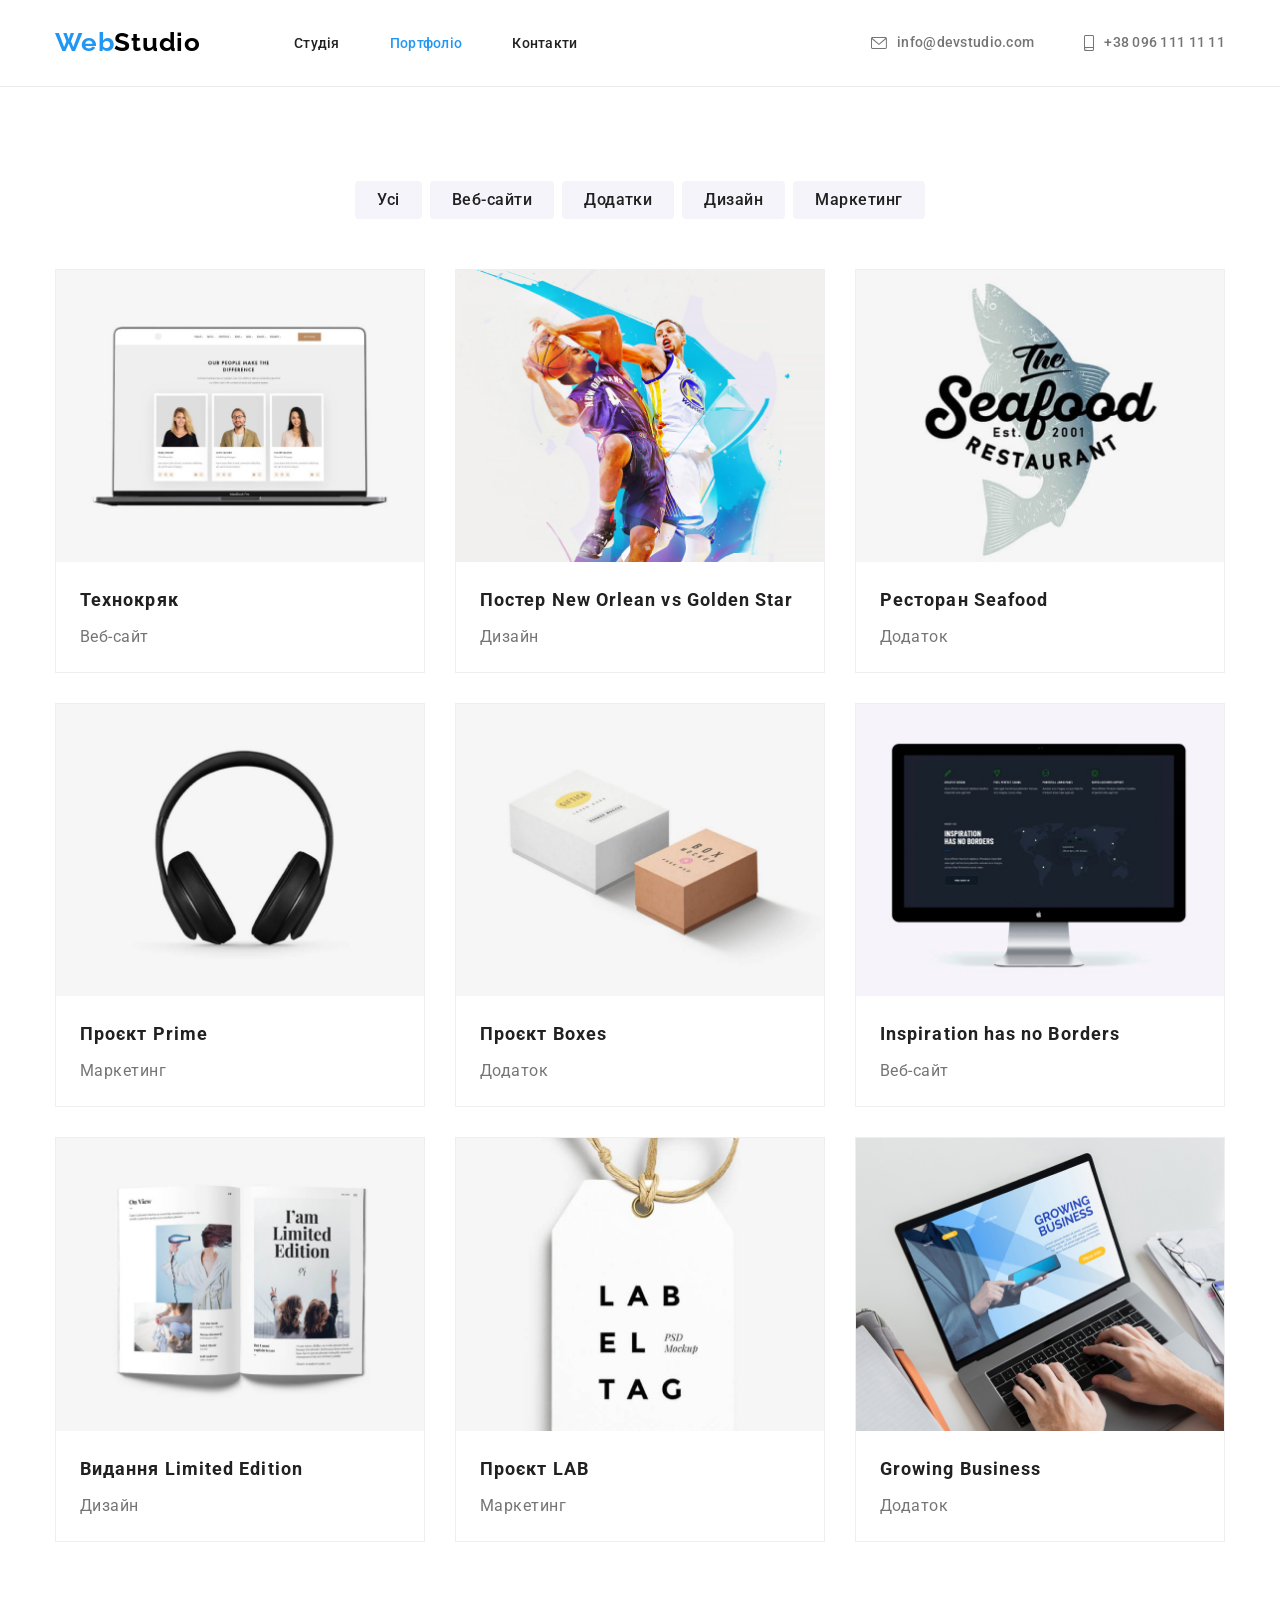
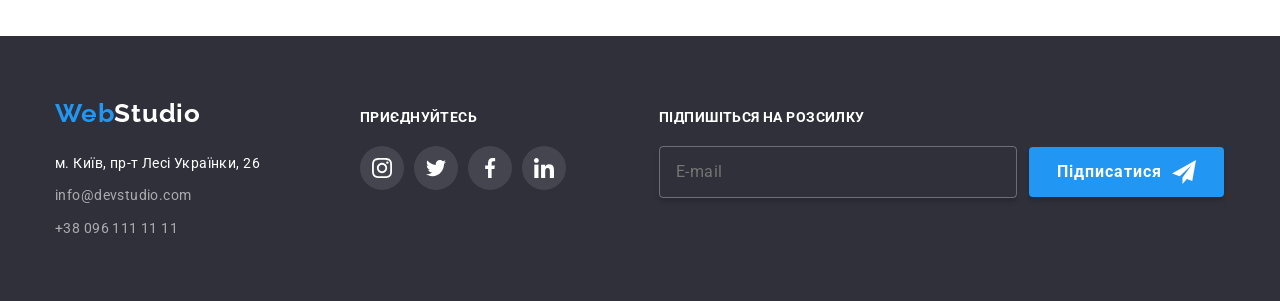
==== pages/portfolio.html @ 79921807 "first commit" ====
<!DOCTYPE html>
<html lang="en">
<head>
    <meta charset="UTF-8">
    <meta name="viewport" content="width=device-width, initial-scale=1.0">
    <title>Document</title>
     <link
      rel="stylesheet"
      href="https://cdnjs.cloudflare.com/ajax/libs/modern-normalize/2.0.0/modern-normalize.min.css"
      integrity="sha512-4xo8blKMVCiXpTaLzQSLSw3KFOVPWhm/TRtuPVc4WG6kUgjH6J03IBuG7JZPkcWMxJ5huwaBpOpnwYElP/m6wg=="
      crossorigin="anonymous"
      referrerpolicy="no-referrer" />
    <link rel="preconnect" href="https://fonts.googleapis.com" />
    <link rel="preconnect" href="https://fonts.gstatic.com" crossorigin />
    <link
      href="https://fonts.googleapis.com/css2?family=Raleway:ital,wght@0,100..900;1,100..900&family=Roboto:ital,wght@0,100;0,300;0,400;0,500;0,700;0,900;1,100;1,300;1,400;1,500;1,700;1,900&display=swap"
      rel="stylesheet" />
   
    <link rel="stylesheet" href="../style/main.min.css" />

</head>
<body>
     <header class="header">
      <div class="container">
        <a href="../index.html" class="header__logo"
          ><span class="header__color">Web</span>Studio</a
        >
        <nav class="header__nav">
          <ul class="nav__list">
            <li class="nav__item">
              <a href="../index.html" class="nav__link">Студія</a>
            </li>
            <li class="nav__item">
              <a href="../pages/portfolio.html" class="nav__link curent">Портфоліо</a>
            </li>
            <li class="nav__item"><a href="#" class="nav__link">Контакти</a></li>
          </ul>
        </nav>
         <ul class="header__list">
          <li class="header__item">
            <a href="mailto:info@devstudio.com" class="header__link"
              ><svg class="header__icon"><use href="../img/symbol-defs.svg#icon-mail"></use></svg><span class="header__cell">info@devstudio.com</span></a
            >
          </li>
          <li class="header__item">
            <a href="tel:+380961111111" class="header__link"
              ><svg class="header__icon"><use href="../img/symbol-defs.svg#icon-tel"></use></svg><span class="header__cell">+38 096 111 11 11</span></a
            >
          </li>
        </ul>
      </div>
    </header>

    <main>
        <section class="card">
            <div class="container">
            <ul class="button__list">
                <li class="button__item"><button type="button" class="button__btn">Усі</button></li>
                <li class="button__item"><button type="button" class="button__btn">Веб-сайти</button></li>
                <li class="button__item"><button type="button" class="button__btn">Додатки</button></li>
                <li class="button__item"><button type="button" class="button__btn">Дизайн</button></li>
                <li class="button__item"><button type="button" class="button__btn">Маркетинг</button></li>
            </ul>
            <ul class="card__list">
                <li class="card__item">
                  <div class="card__box">
                    <img src="../img/texno.jpg" alt="texno" class="card__img">
                    <p class="card__desk">Ресурс пропонує комплексні пропозиції з різним рівнем функціоналу та сервісів. Все це дозволить відвідувачу отримати вичерпні відомості про компанію чи приватну особу.</p>
                    </div>
                    <div class="card__wrap">
                        <h2 class="card__title">Технокряк</h2>
                        <p class="card__text">Веб-сайт</p>
                    </div>
                </li>
                <li class="card__item">
                  <div class="card__box">
                    <img src="../img/star.jpg" alt="star" class="card__img">
                    <p class="card__desk">Ресурс пропонує комплексні пропозиції з різним рівнем функціоналу та сервісів. Все це дозволить відвідувачу отримати вичерпні відомості про компанію чи приватну особу.</p>
                    </div>
                    <div class="card__wrap">
                        <h2 class="card__title">Постер New Orlean vs Golden Star</h2>
                        <p class="card__text">Дизайн</p>
                    </div>
                </li>
                <li class="card__item">
                  <div class="card__box">
                    <img src="../img/seafood.jpg" alt="seafood" class="card__img">
                    <p class="card__desk">Ресурс пропонує комплексні пропозиції з різним рівнем функціоналу та сервісів. Все це дозволить відвідувачу отримати вичерпні відомості про компанію чи приватну особу.</p>
                    </div>
                    <div class="card__wrap">
                        <h2 class="card__title">Ресторан Seafood</h2>
                        <p class="card__text">Додаток</p>
                    </div>
                </li>
                <li class="card__item">
                  <div class="card__box">
                    <img src="../img/prime.jpg" alt="prime" class="card__img">
                    <p class="card__desk">Ресурс пропонує комплексні пропозиції з різним рівнем функціоналу та сервісів. Все це дозволить відвідувачу отримати вичерпні відомості про компанію чи приватну особу.</p>
                    </div>
                    <div class="card__wrap">
                        <h2 class="card__title">Проєкт Prime</h2>
                        <p class="card__text">Маркетинг</p>
                    </div>
                </li>
                <li class="card__item">
                  <div class="card__box">
                    <img src="../img/boxes.jpg" alt="boxes" class="card__img">
                    <p class="card__desk">Ресурс пропонує комплексні пропозиції з різним рівнем функціоналу та сервісів. Все це дозволить відвідувачу отримати вичерпні відомості про компанію чи приватну особу.</p>
                    </div>
                    <div class="card__wrap">
                        <h2 class="card__title">Проєкт Boxes</h2>
                        <p class="card__text">Додаток</p>
                    </div>
                </li>
                <li class="card__item">
                  <div class="card__box">
                    <img src="../img/borders.jpg" alt="borders" class="card__img">
                    <p class="card__desk">Ресурс пропонує комплексні пропозиції з різним рівнем функціоналу та сервісів. Все це дозволить відвідувачу отримати вичерпні відомості про компанію чи приватну особу.</p>
                    </div>
                    <div class="card__wrap">
                        <h2 class="card__title">Inspiration has no Borders</h2>
                        <p class="card__text">Веб-сайт</p>
                    </div>
                </li>
                <li class="card__item">
                  <div class="card__box">
                    <img src="../img/edition.jpg" alt="edstion" class="card__img">
                    <p class="card__desk">Ресурс пропонує комплексні пропозиції з різним рівнем функціоналу та сервісів. Все це дозволить відвідувачу отримати вичерпні відомості про компанію чи приватну особу.</p>
                    </div>
                    <div class="card__wrap">
                        <h2 class="card__title">Видання Limited Edition</h2>
                        <p class="card__text">Дизайн</p>
                    </div>
                </li>
                <li class="card__item">
                  <div class="card__box">
                    <img src="../img/lab.jpg" alt="lab" class="card__img">
                    <p class="card__desk">Ресурс пропонує комплексні пропозиції з різним рівнем функціоналу та сервісів. Все це дозволить відвідувачу отримати вичерпні відомості про компанію чи приватну особу.</p>
                    </div>
                    <div class="card__wrap">
                        <h2 class="card__title">Проєкт LAB</h2>
                        <p class="card__text">Маркетинг</p>
                    </div>
                </li>
                <li class="card__item">
                  <div class="card__box">
                    <img src="../img/busines.jpg" alt="busines" class="card__img">
                    <p class="card__desk">Ресурс пропонує комплексні пропозиції з різним рівнем функціоналу та сервісів. Все це дозволить відвідувачу отримати вичерпні відомості про компанію чи приватну особу.</p>
                    </div>
                    <div class="card__wrap">
                        <h2 class="card__title">Growing Business</h2>
                        <p class="card__text">Додаток</p>
                    </div>
                </li>
            </ul>
    </div>
        </section>
    </main>

     <footer class="footer">
      <div class="container">
        <div class="footer__wrapper">
          <a href="../index.html" class="footer__logo"
            ><span class="footer__color">Web</span>Studio</a
          >
          <address class="footer__address">
            <a
              href="https://www.google.com/maps?sca_esv=b5919fffce7396f9&sca_upv=1&rlz=1C1CHZN_ruUA982UA982&output=search&q=%D0%BC.+%D0%9A%D0%B8%D1%97%D0%B2,+%D0%BF%D1%80-%D1%82+%D0%9B%D0%B5%D1%81%D1%96+%D0%A3%D0%BA%D1%80%D0%B0%D1%97%D0%BD%D0%BA%D0%B8,+26&source=lnms&fbs=[base64]&entry=mc&ved=1t:200715&ictx=111"
              target="_blank"
              class="footer__position"
              >м. Київ, пр-т Лесі Українки, 26</a
            >
            <ul class="footer__list">
              <li class="footer__item">
                <a href="mailto:info@devstudio.com" class="footer__link"
                  >info@devstudio.com</a
                >
              </li>
              <li class="footer__item">
                <a href="tel:+380961111111" class="footer__link"
                  >+38 096 111 11 11</a
                >
              </li>
            </ul>
          </address>
        </div>
        <div class="footer__box">
          <h2 class="footer__title">приєднуйтесь</h2>
          <ul class="footer__items">
            <li class="footer__itm">
              <a href="" class="footer__social">
                <svg class="footer__icon">
                  <use href="../img/symbol-defs.svg#icon-instagram"></use>
                </svg>
              </a>
            </li>
            <li class="footer__itm">
              <a href="" class="footer__social">
                <svg class="footer__icon">
                  <use href="../img/symbol-defs.svg#icon-twitter"></use>
                </svg>
              </a>
            </li>
            <li class="footer__itm">
              <a href="" class="footer__social">
                <svg class="footer__icon">
                  <use href="../img/symbol-defs.svg#icon-facebook"></use>
                </svg>
              </a>
            </li>
            <li class="footer__itm">
              <a href="" class="footer__social">
                <svg class="footer__icon">
                  <use href="../img/symbol-defs.svg#icon-linkedin"></use>
                </svg>
              </a>
            </li>
          </ul>
        </div>
        <div class="footer__block">
          <b class="footer__subscribe">Підпишіться на розсилку</b>
          <form class="footer__form">
            <input type="email" placeholder="E-mail" class="footer__input" />
            <button type="submit" class="footer__btn">
              Підписатися
              <svg class="footer__plane">
                <use href="../img/symbol-defs.svg#icon-plane"></use>
              </svg>
            </button>
          </form>
        </div>
      </div>
    </footer>
</body>
</html>
---- style/main.min.css ----
body{font-family:"Roboto"}.container{width:1200px;margin:0 auto;padding:0 15px}ul{list-style:none;margin:0;padding:0}a{text-decoration:none}img{display:block;width:100%;height:auto;max-width:100%}h1,h2,h3,p{margin:0}.header{padding:25px 0;border-bottom:1px solid #ececec}.header>.container{display:flex;align-items:center}.header__logo{color:#000;font-family:"Raleway";font-size:26px;font-weight:700;line-height:1.38;letter-spacing:.78px;margin-right:93px;animation:logo-scale 5000ms alternate infinite}@keyframes logo-scale{0%{transform:scale(0.9)}100%{transform:scale(1.1)}}.header__color{color:#2196f3}.header__list{display:flex;gap:50px;margin-left:auto}.header__item:nth-child(2) .header__icon{width:10px;height:16px}.header__link{display:flex;align-items:center;gap:10px}.header__link:hover .header__cell,.header__link:focus .header__cell{color:#2196f3}.header__link:hover .header__icon,.header__link:focus .header__icon{fill:#2196f3}.header__cell{color:#757575;font-size:14px;font-weight:500;line-height:1.14;letter-spacing:.28px;transition:color 250ms cubic-bezier(0.4, 0, 0.2, 1)}.header__icon{width:16px;height:12px;fill:#757575;transition:fill 250ms cubic-bezier(0.4, 0, 0.2, 1)}.nav__list{display:flex;gap:50px}.nav__item{position:relative}.nav__link{color:#212121;font-size:14px;font-weight:500;line-height:1.14;letter-spacing:.28px;transition:color 250ms cubic-bezier(0.4, 0, 0.2, 1)}.nav__link:hover,.nav__link:focus{color:#2196f3}.curent{color:#2196f3}.curent::after{content:"";display:block;opacity:0;border-radius:2px;background-color:#2196f3;width:100%;height:4px;position:absolute;top:49px;left:0;transition:550ms cubic-bezier(0.4, 0, 0.2, 1);transform:scale(0)}.curent:hover::after{opacity:1;transform:scale(1)}.hero{padding-top:200px;padding-bottom:200px;background-image:linear-gradient(rgba(47, 48, 58, 0.4), rgba(47, 48, 58, 0.4)),url(../img/hero.webp);background-position:center;background-repeat:no-repeat;background-size:cover;text-align:center;overflow:hidden}.hero__title{color:#fff;text-align:center;font-size:44px;font-weight:900;line-height:1.36;letter-spacing:2.64px;text-transform:uppercase;width:696px;margin-left:auto;margin-right:auto;margin-bottom:30px;animation-name:title-move;animation-duration:2000ms}@keyframes title-move{0%{transform:translateX(-1500px) scale(0);color:#000}100%{transform:translateX(0) scale(1);color:#fff}}.hero__btn{color:#fff;text-align:center;font-size:16px;font-weight:700;line-height:1.87;letter-spacing:.96px;background-color:#2196f3;padding:10px 32px;border:none;border-radius:4px;box-shadow:0px 4px 4px 0px rgba(0,0,0,.15);animation-name:btn-move;animation-duration:2000ms}@keyframes btn-move{0%{transform:translateX(1500px) rotate(0) scale(0);color:#000;background-color:red}100%{transform:translateX(0) rotate(360deg) scale(1);color:#fff;background-color:#2196f3}}.advant{padding-top:94px}.advant__list{display:flex;gap:30px}.advant__item::before{content:"";margin-bottom:30px;display:block;width:270px;height:120px;border-radius:4px;background-color:#f5f4fa;background-position:center;background-repeat:no-repeat}.advant__item:first-child::before{background-image:url(../img/antenna.png)}.advant__item:nth-child(2)::before{background-image:url(../img/clock.png)}.advant__item:nth-child(3)::before{background-image:url(../img/diagram.png)}.advant__item:last-child::before{background-image:url(../img/astronaut.png)}.advant__title{color:#212121;font-size:14px;font-weight:700;line-height:1.14;letter-spacing:.42px;text-transform:uppercase;margin-bottom:10px}.advant__text{color:#757575;font-size:14px;font-weight:400;line-height:1.71;letter-spacing:.4px}.work{padding-top:94px;padding-bottom:94px;text-align:center}.work__title{color:#212121;text-align:center;font-size:36px;font-weight:700;line-height:1.16;letter-spacing:1.08px;margin-bottom:50px}.work__list{display:flex;gap:30px}.work__item{position:relative}.work__wrap{padding-top:27px;padding-bottom:27px;background-color:rgba(47,48,58,.8);position:absolute;bottom:0;left:0;width:100%}.work__deck{color:#fff;text-align:center;font-size:14px;font-weight:700;line-height:1.14;letter-spacing:.42px;text-transform:uppercase}.team{padding-top:94px;padding-bottom:94px;text-align:center;background-color:#f5f4fa}.team__title{color:#212121;text-align:center;font-size:36px;font-weight:700;line-height:1.16;letter-spacing:1.08px;margin-bottom:50px}.team__list{display:flex;gap:30px}.team__item{flex-basis:calc((100% - 90px)/4);border-radius:0px 0px 4px 4px;box-shadow:0px 1px 3px 0px rgba(0,0,0,.12),0px 1px 1px 0px rgba(0,0,0,.14),0px 2px 1px 0px rgba(0,0,0,.2)}.team__img{width:100%}.team__wrap{padding-top:30px;padding-bottom:30px}.team__name{color:#212121;text-align:center;font-size:16px;font-weight:500;line-height:1.18;letter-spacing:.48px;margin-bottom:10px}.team__taxt{color:#757575;text-align:center;font-size:16px;font-weight:400;line-height:1.18;letter-spacing:.48px;margin-bottom:16px}.team__items{display:flex;justify-content:center;gap:10px}.team__link{padding:12px 12px;border-radius:50%;display:flex;justify-content:center;align-items:center;transition-property:background-color;transition-duration:250ms;transition-timing-function:cubic-bezier(0.4, 0, 0.2, 1)}.team__link:hover,.team__link:focus{border:none;background-color:#2196f3;outline:0px solid #2196f3}.team__link:hover .team__icon,.team__link:focus .team__icon{fill:#fff}.team__icon{width:20px;height:20px;fill:#afb1b8;transition-property:fill;transition-duration:250ms;transition-timing-function:cubic-bezier(0.4, 0, 0.2, 1)}.client{padding-top:94px;padding-bottom:94px;text-align:center}.client__title{color:#212121;text-align:center;font-size:36px;font-weight:700;line-height:1.16;letter-spacing:1.08px;margin-bottom:50px}.client__list{display:flex;justify-content:space-between}.client__item:hover .client__link{border-color:#2196f3}.client__item:hover .client__icon{fill:#2196f3}.client__link{border-radius:4px;border:1px solid #afb1b8;padding:16px 32px;display:flex;justify-content:center;align-items:center;transition-property:border-color;transition-duration:250ms;transition-timing-function:cubic-bezier(0.4, 0, 0.2, 1)}.client__icon{width:106px;height:60px;fill:#afb1b8;transition-property:fill;transition-duration:250ms;transition-timing-function:cubic-bezier(0.4, 0, 0.2, 1)}.footer{padding-top:60px;padding-bottom:60px;background-color:#2f303a}.footer>.container{display:flex;align-items:first baseline}.footer__wrapper{width:235px}.footer__logo{color:#fff;font-family:"Raleway";font-size:26px;font-weight:700;line-height:1.38;letter-spacing:.78px}.footer__color{color:#2196f3}.footer__address{font-style:normal;margin-top:20px}.footer__box{margin-left:70px}.footer__position{color:#fff;font-size:14px;font-weight:400;line-height:1.71;letter-spacing:.42px;margin-bottom:9px}.footer__list{display:flex;flex-direction:column;gap:9px;margin-top:9px}.footer__link{color:hsla(0,0%,100%,.6);font-size:14px;font-weight:400;line-height:1.71;letter-spacing:.42px}.footer__title{color:#fff;font-size:14px;font-weight:700;line-height:1.14;letter-spacing:.42px;text-transform:uppercase;margin-bottom:20px}.footer__items{display:flex;gap:10px}.footer__social{padding:12px;display:flex;justify-content:center;align-items:center;border-radius:50%;background-color:hsla(0,0%,100%,.1);transition-property:background-color;transition-duration:250ms;transition-timing-function:cubic-bezier(0.4, 0, 0.2, 1)}.footer__social:hover{background-color:#2196f3}.footer__icon{width:20px;height:20px;fill:#fff;transition-property:fill;transition-duration:250ms;transition-timing-function:cubic-bezier(0.4, 0, 0.2, 1)}.footer__block{margin-left:93px}.footer__subscribe{color:#fff;font-size:14px;font-weight:700;line-height:1.14;letter-spacing:.42px;text-transform:uppercase;margin-bottom:20px;display:inline-block}.footer__form{display:flex;align-items:center;gap:12px}.footer__input{color:hsla(0,0%,100%,.6);font-size:16px;font-weight:400;line-height:1.25;letter-spacing:.48px;padding-top:15px;padding-bottom:15px;padding-left:16px;border-radius:4px;border:1px solid hsla(0,0%,100%,.3);background:rgba(33,150,243,0);box-shadow:0px 4px 4px 0px rgba(0,0,0,.15);width:358px}.footer__btn{color:#fff;background-color:#2196f3;padding:10px 28px;text-align:center;font-size:16px;font-weight:700;line-height:1.87;letter-spacing:.96px;border-radius:4px;box-shadow:0px 4px 4px 0px rgba(0,0,0,.15);border:none;display:flex;align-items:center;gap:10px}.footer__plane{width:24px;height:24px;fill:#fff}.backdrop{position:fixed;display:flex;justify-content:center;align-items:center;top:0;left:0;width:100%;height:100%;background-image:linear-gradient(rgba(0, 0, 0, 0.5), rgba(0, 0, 0, 0.5));opacity:1;transition:opacity 400ms cubic-bezier(0.175, 0.885, 0.32, 1.275)}.is-hidden{opacity:0;pointer-events:none;visibility:hidden}.is-hidden .modal{transform:translate(0) rotate(360deg)}.modal{position:absolute;top:50%;left:50%;transform:translate(-50%, -50%);padding:40px;border-radius:4px;background:#fff;box-shadow:0px 1px 3px 0px rgba(0,0,0,.12),0px 1px 1px 0px rgba(0,0,0,.14),0px 2px 1px 0px rgba(0,0,0,.2);transition:visibility 400ms cubic-bezier(0.175, 0.885, 0.32, 1.275),opacity 400ms cubic-bezier(0.175, 0.885, 0.32, 1.275),box-shadow 400ms cubic-bezier(0.175, 0.885, 0.32, 1.275),transform 1s}.modal__title{color:#212121;text-align:center;font-size:20px;font-weight:700;line-height:1.15;letter-spacing:.6px;margin-bottom:12px;text-align:center}.modal__form{font-size:20px}.modal__box{position:relative}.modal__label{color:#757575;font-size:12px;font-weight:400;line-height:1.16;letter-spacing:.12px}.modal__icon{width:18px;height:18px;fill:#212121;position:absolute;top:55%;left:14px}.modal__input{display:block;margin-top:4px;margin-bottom:10px;width:100%;height:40px;border-radius:4px;border:1px solid rgba(33,33,33,.2);outline:rgba(0,0,0,0);padding:11px 12px 11px 42px;font-size:14px}.modal__input:hover,.modal__input:focus{border:1px solid #2196f3}.modal__input:hover+.modal__icon,.modal__input:focus+.modal__icon{fill:#2196f3}.modal__coment{display:block;margin-top:4px;margin-bottom:20px;padding:12px 16px;border-radius:4px;border:1px solid rgba(33,33,33,.2);width:100%;height:120px;color:rgba(117,117,117,.5);font-size:12px;font-weight:400;line-height:1.16;letter-spacing:.12px;resize:none;outline:rgba(0,0,0,0);font-size:14px}.modal__coment:focus{border-color:#2196f3}.modal__wrap{display:flex;align-items:center;gap:4px;margin-left:12px;margin-right:11px}.modal__checked{display:flex;align-items:center}.modal__check{width:16px;height:15px}.modal__span{color:#757575;font-size:14px;font-weight:400;line-height:1.71;letter-spacing:.42px;margin-left:8px}.modal__link{color:#2196f3;font-size:14px;font-weight:400;line-height:24px;letter-spacing:.42px;text-decoration-line:underline}.modal__btn{color:#fff;text-align:center;font-size:16px;font-weight:700;line-height:1.87;letter-spacing:.96px;padding:10px 52px;background-color:#2196f3;border:none;border-radius:4px;box-shadow:0px 4px 4px 0px rgba(0,0,0,.15);display:block;margin-left:auto;margin-right:auto;margin-top:30px}.btn__close{position:absolute;top:8px;right:8px;background-color:rgba(0,0,0,0);width:30px;height:30px;border-radius:50%;border:1px solid rgba(0,0,0,.1);outline:rgba(0,0,0,0);display:flex;justify-content:center;align-items:center}.btn__close:hover,.btn__close:focus{cursor:pointer}.btn__close:hover .form__close,.btn__close:focus .form__close{fill:#2196f3}.form__close{width:18px;height:18px;fill:#000}.card{padding-top:94px;padding-bottom:94px}.card__list{display:flex;flex-wrap:wrap;gap:30px}.card__item{flex-basis:calc((100% - 60px)/3);border:1px solid #eee;transition-property:box-shadow;transition-duration:250ms;transition-timing-function:cubic-bezier(0.4, 0, 0.2, 1)}.card__item:hover{box-shadow:0px 1px 1px 0px rgba(0,0,0,.12),0px 4px 4px 0px rgba(0,0,0,.06),1px 4px 6px 0px rgba(0,0,0,.16)}.card__item:hover .card__desk{opacity:1}.card__box{position:relative;overflow:hidden}.card__img{width:100%}.card__desk{width:100%;height:100%;background-color:#2196f3;padding:63px 24px;color:#fff;font-size:18px;font-weight:400;line-height:1.55;letter-spacing:.54px;opacity:0;position:absolute;top:0;left:0;transition-property:opacity;transition-duration:250ms;transition-timing-function:cubic-bezier(0.4, 0, 0.2, 1)}.card__wrap{padding:20px 24px}.card__title{color:#212121;font-size:18px;font-weight:700;line-height:2;letter-spacing:1.08px;margin-bottom:4px}.card__text{color:#757575;font-size:16px;font-weight:400;line-height:1.87;letter-spacing:.48px}.button__list{display:flex;gap:8px;justify-content:center;margin-bottom:50px}.button__btn{color:#212121;text-align:center;font-size:16px;font-style:normal;font-weight:500;line-height:1.62;letter-spacing:.48px;border-radius:4px;background:#f5f4fa;padding:6px 22px;border:none;transition-property:color,background-color,box-shadow;transition-duration:250ms;transition-timing-function:cubic-bezier(0.4, 0, 0.2, 1)}.button__btn:hover,.button__btn:focus{color:#fff;background-color:#2196f3;box-shadow:0px 3px 1px 0px rgba(0,0,0,.1),0px 1px 2px 0px rgba(0,0,0,.08),0px 2px 2px 0px rgba(0,0,0,.12)}/*# sourceMappingURL=main.min.css.map */
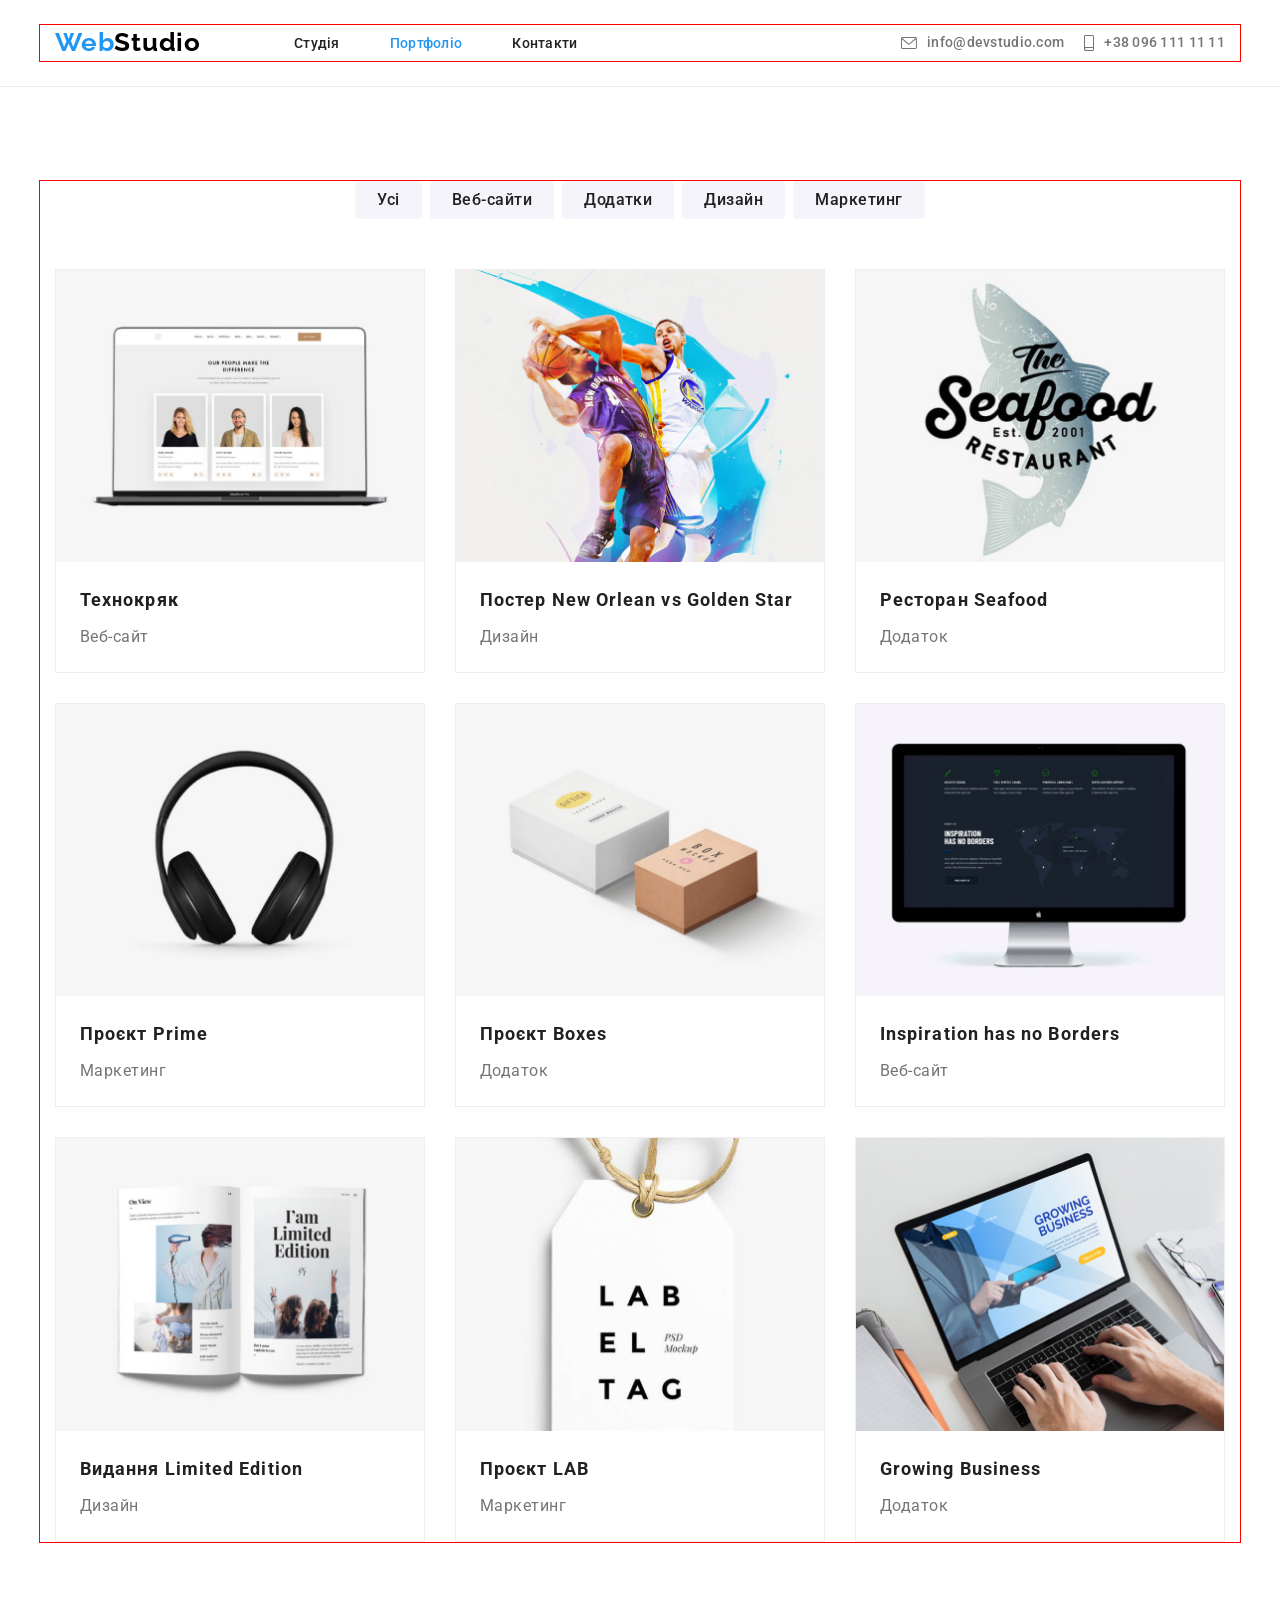
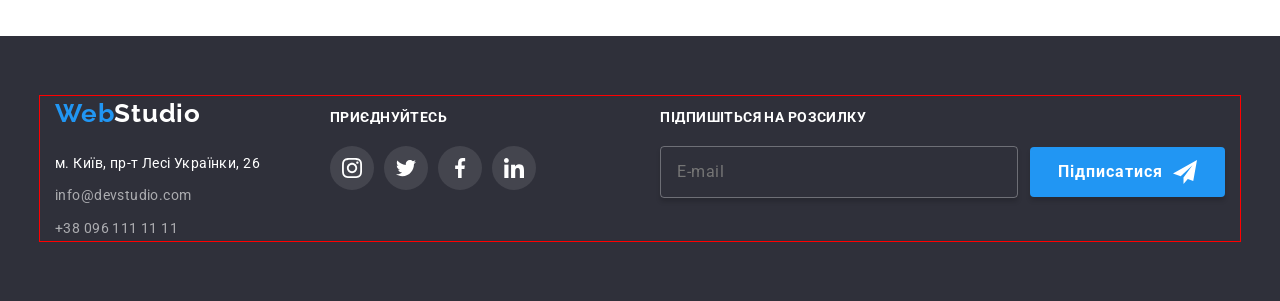
==== commit b6804a54: "adaptiv" ====
--- a/pages/portfolio.html
+++ b/pages/portfolio.html
@@ -25,7 +25,7 @@
         <a href="../index.html" class="header__logo"
           ><span class="header__color">Web</span>Studio</a
         >
-        <nav class="header__nav">
+        <nav class="nav">
           <ul class="nav__list">
             <li class="nav__item">
               <a href="../index.html" class="nav__link">Студія</a>
@@ -36,16 +36,20 @@
             <li class="nav__item"><a href="#" class="nav__link">Контакти</a></li>
           </ul>
         </nav>
-         <ul class="header__list">
+        <ul class="header__list">
           <li class="header__item">
             <a href="mailto:info@devstudio.com" class="header__link"
-              ><svg class="header__icon"><use href="../img/symbol-defs.svg#icon-mail"></use></svg><span class="header__cell">info@devstudio.com</span></a
+              ><svg class="header__icon">
+                <use href="../img/symbol-defs.svg#icon-mail"></use>
+                </svg><span class="header__cell">info@devstudio.com</span></a
             >
           </li>
           <li class="header__item">
             <a href="tel:+380961111111" class="header__link"
-              ><svg class="header__icon"><use href="../img/symbol-defs.svg#icon-tel"></use></svg><span class="header__cell">+38 096 111 11 11</span></a
-            >
+              ><svg class="header__icon">
+                <use href="../img/symbol-defs.svg#icon-tel"></use>
+                </svg>
+                <span class="header__cell">+38 096 111 11 11</span></a>
           </li>
         </ul>
       </div>
--- a/style/main.min.css
+++ b/style/main.min.css
@@ -1 +1 @@
-body{font-family:"Roboto"}.container{width:1200px;margin:0 auto;padding:0 15px}ul{list-style:none;margin:0;padding:0}a{text-decoration:none}img{display:block;width:100%;height:auto;max-width:100%}h1,h2,h3,p{margin:0}.header{padding:25px 0;border-bottom:1px solid #ececec}.header>.container{display:flex;align-items:center}.header__logo{color:#000;font-family:"Raleway";font-size:26px;font-weight:700;line-height:1.38;letter-spacing:.78px;margin-right:93px;animation:logo-scale 5000ms alternate infinite}@keyframes logo-scale{0%{transform:scale(0.9)}100%{transform:scale(1.1)}}.header__color{color:#2196f3}.header__list{display:flex;gap:50px;margin-left:auto}.header__item:nth-child(2) .header__icon{width:10px;height:16px}.header__link{display:flex;align-items:center;gap:10px}.header__link:hover .header__cell,.header__link:focus .header__cell{color:#2196f3}.header__link:hover .header__icon,.header__link:focus .header__icon{fill:#2196f3}.header__cell{color:#757575;font-size:14px;font-weight:500;line-height:1.14;letter-spacing:.28px;transition:color 250ms cubic-bezier(0.4, 0, 0.2, 1)}.header__icon{width:16px;height:12px;fill:#757575;transition:fill 250ms cubic-bezier(0.4, 0, 0.2, 1)}.nav__list{display:flex;gap:50px}.nav__item{position:relative}.nav__link{color:#212121;font-size:14px;font-weight:500;line-height:1.14;letter-spacing:.28px;transition:color 250ms cubic-bezier(0.4, 0, 0.2, 1)}.nav__link:hover,.nav__link:focus{color:#2196f3}.curent{color:#2196f3}.curent::after{content:"";display:block;opacity:0;border-radius:2px;background-color:#2196f3;width:100%;height:4px;position:absolute;top:49px;left:0;transition:550ms cubic-bezier(0.4, 0, 0.2, 1);transform:scale(0)}.curent:hover::after{opacity:1;transform:scale(1)}.hero{padding-top:200px;padding-bottom:200px;background-image:linear-gradient(rgba(47, 48, 58, 0.4), rgba(47, 48, 58, 0.4)),url(../img/hero.webp);background-position:center;background-repeat:no-repeat;background-size:cover;text-align:center;overflow:hidden}.hero__title{color:#fff;text-align:center;font-size:44px;font-weight:900;line-height:1.36;letter-spacing:2.64px;text-transform:uppercase;width:696px;margin-left:auto;margin-right:auto;margin-bottom:30px;animation-name:title-move;animation-duration:2000ms}@keyframes title-move{0%{transform:translateX(-1500px) scale(0);color:#000}100%{transform:translateX(0) scale(1);color:#fff}}.hero__btn{color:#fff;text-align:center;font-size:16px;font-weight:700;line-height:1.87;letter-spacing:.96px;background-color:#2196f3;padding:10px 32px;border:none;border-radius:4px;box-shadow:0px 4px 4px 0px rgba(0,0,0,.15);animation-name:btn-move;animation-duration:2000ms}@keyframes btn-move{0%{transform:translateX(1500px) rotate(0) scale(0);color:#000;background-color:red}100%{transform:translateX(0) rotate(360deg) scale(1);color:#fff;background-color:#2196f3}}.advant{padding-top:94px}.advant__list{display:flex;gap:30px}.advant__item::before{content:"";margin-bottom:30px;display:block;width:270px;height:120px;border-radius:4px;background-color:#f5f4fa;background-position:center;background-repeat:no-repeat}.advant__item:first-child::before{background-image:url(../img/antenna.png)}.advant__item:nth-child(2)::before{background-image:url(../img/clock.png)}.advant__item:nth-child(3)::before{background-image:url(../img/diagram.png)}.advant__item:last-child::before{background-image:url(../img/astronaut.png)}.advant__title{color:#212121;font-size:14px;font-weight:700;line-height:1.14;letter-spacing:.42px;text-transform:uppercase;margin-bottom:10px}.advant__text{color:#757575;font-size:14px;font-weight:400;line-height:1.71;letter-spacing:.4px}.work{padding-top:94px;padding-bottom:94px;text-align:center}.work__title{color:#212121;text-align:center;font-size:36px;font-weight:700;line-height:1.16;letter-spacing:1.08px;margin-bottom:50px}.work__list{display:flex;gap:30px}.work__item{position:relative}.work__wrap{padding-top:27px;padding-bottom:27px;background-color:rgba(47,48,58,.8);position:absolute;bottom:0;left:0;width:100%}.work__deck{color:#fff;text-align:center;font-size:14px;font-weight:700;line-height:1.14;letter-spacing:.42px;text-transform:uppercase}.team{padding-top:94px;padding-bottom:94px;text-align:center;background-color:#f5f4fa}.team__title{color:#212121;text-align:center;font-size:36px;font-weight:700;line-height:1.16;letter-spacing:1.08px;margin-bottom:50px}.team__list{display:flex;gap:30px}.team__item{flex-basis:calc((100% - 90px)/4);border-radius:0px 0px 4px 4px;box-shadow:0px 1px 3px 0px rgba(0,0,0,.12),0px 1px 1px 0px rgba(0,0,0,.14),0px 2px 1px 0px rgba(0,0,0,.2)}.team__img{width:100%}.team__wrap{padding-top:30px;padding-bottom:30px}.team__name{color:#212121;text-align:center;font-size:16px;font-weight:500;line-height:1.18;letter-spacing:.48px;margin-bottom:10px}.team__taxt{color:#757575;text-align:center;font-size:16px;font-weight:400;line-height:1.18;letter-spacing:.48px;margin-bottom:16px}.team__items{display:flex;justify-content:center;gap:10px}.team__link{padding:12px 12px;border-radius:50%;display:flex;justify-content:center;align-items:center;transition-property:background-color;transition-duration:250ms;transition-timing-function:cubic-bezier(0.4, 0, 0.2, 1)}.team__link:hover,.team__link:focus{border:none;background-color:#2196f3;outline:0px solid #2196f3}.team__link:hover .team__icon,.team__link:focus .team__icon{fill:#fff}.team__icon{width:20px;height:20px;fill:#afb1b8;transition-property:fill;transition-duration:250ms;transition-timing-function:cubic-bezier(0.4, 0, 0.2, 1)}.client{padding-top:94px;padding-bottom:94px;text-align:center}.client__title{color:#212121;text-align:center;font-size:36px;font-weight:700;line-height:1.16;letter-spacing:1.08px;margin-bottom:50px}.client__list{display:flex;justify-content:space-between}.client__item:hover .client__link{border-color:#2196f3}.client__item:hover .client__icon{fill:#2196f3}.client__link{border-radius:4px;border:1px solid #afb1b8;padding:16px 32px;display:flex;justify-content:center;align-items:center;transition-property:border-color;transition-duration:250ms;transition-timing-function:cubic-bezier(0.4, 0, 0.2, 1)}.client__icon{width:106px;height:60px;fill:#afb1b8;transition-property:fill;transition-duration:250ms;transition-timing-function:cubic-bezier(0.4, 0, 0.2, 1)}.footer{padding-top:60px;padding-bottom:60px;background-color:#2f303a}.footer>.container{display:flex;align-items:first baseline}.footer__wrapper{width:235px}.footer__logo{color:#fff;font-family:"Raleway";font-size:26px;font-weight:700;line-height:1.38;letter-spacing:.78px}.footer__color{color:#2196f3}.footer__address{font-style:normal;margin-top:20px}.footer__box{margin-left:70px}.footer__position{color:#fff;font-size:14px;font-weight:400;line-height:1.71;letter-spacing:.42px;margin-bottom:9px}.footer__list{display:flex;flex-direction:column;gap:9px;margin-top:9px}.footer__link{color:hsla(0,0%,100%,.6);font-size:14px;font-weight:400;line-height:1.71;letter-spacing:.42px}.footer__title{color:#fff;font-size:14px;font-weight:700;line-height:1.14;letter-spacing:.42px;text-transform:uppercase;margin-bottom:20px}.footer__items{display:flex;gap:10px}.footer__social{padding:12px;display:flex;justify-content:center;align-items:center;border-radius:50%;background-color:hsla(0,0%,100%,.1);transition-property:background-color;transition-duration:250ms;transition-timing-function:cubic-bezier(0.4, 0, 0.2, 1)}.footer__social:hover{background-color:#2196f3}.footer__icon{width:20px;height:20px;fill:#fff;transition-property:fill;transition-duration:250ms;transition-timing-function:cubic-bezier(0.4, 0, 0.2, 1)}.footer__block{margin-left:93px}.footer__subscribe{color:#fff;font-size:14px;font-weight:700;line-height:1.14;letter-spacing:.42px;text-transform:uppercase;margin-bottom:20px;display:inline-block}.footer__form{display:flex;align-items:center;gap:12px}.footer__input{color:hsla(0,0%,100%,.6);font-size:16px;font-weight:400;line-height:1.25;letter-spacing:.48px;padding-top:15px;padding-bottom:15px;padding-left:16px;border-radius:4px;border:1px solid hsla(0,0%,100%,.3);background:rgba(33,150,243,0);box-shadow:0px 4px 4px 0px rgba(0,0,0,.15);width:358px}.footer__btn{color:#fff;background-color:#2196f3;padding:10px 28px;text-align:center;font-size:16px;font-weight:700;line-height:1.87;letter-spacing:.96px;border-radius:4px;box-shadow:0px 4px 4px 0px rgba(0,0,0,.15);border:none;display:flex;align-items:center;gap:10px}.footer__plane{width:24px;height:24px;fill:#fff}.backdrop{position:fixed;display:flex;justify-content:center;align-items:center;top:0;left:0;width:100%;height:100%;background-image:linear-gradient(rgba(0, 0, 0, 0.5), rgba(0, 0, 0, 0.5));opacity:1;transition:opacity 400ms cubic-bezier(0.175, 0.885, 0.32, 1.275)}.is-hidden{opacity:0;pointer-events:none;visibility:hidden}.is-hidden .modal{transform:translate(0) rotate(360deg)}.modal{position:absolute;top:50%;left:50%;transform:translate(-50%, -50%);padding:40px;border-radius:4px;background:#fff;box-shadow:0px 1px 3px 0px rgba(0,0,0,.12),0px 1px 1px 0px rgba(0,0,0,.14),0px 2px 1px 0px rgba(0,0,0,.2);transition:visibility 400ms cubic-bezier(0.175, 0.885, 0.32, 1.275),opacity 400ms cubic-bezier(0.175, 0.885, 0.32, 1.275),box-shadow 400ms cubic-bezier(0.175, 0.885, 0.32, 1.275),transform 1s}.modal__title{color:#212121;text-align:center;font-size:20px;font-weight:700;line-height:1.15;letter-spacing:.6px;margin-bottom:12px;text-align:center}.modal__form{font-size:20px}.modal__box{position:relative}.modal__label{color:#757575;font-size:12px;font-weight:400;line-height:1.16;letter-spacing:.12px}.modal__icon{width:18px;height:18px;fill:#212121;position:absolute;top:55%;left:14px}.modal__input{display:block;margin-top:4px;margin-bottom:10px;width:100%;height:40px;border-radius:4px;border:1px solid rgba(33,33,33,.2);outline:rgba(0,0,0,0);padding:11px 12px 11px 42px;font-size:14px}.modal__input:hover,.modal__input:focus{border:1px solid #2196f3}.modal__input:hover+.modal__icon,.modal__input:focus+.modal__icon{fill:#2196f3}.modal__coment{display:block;margin-top:4px;margin-bottom:20px;padding:12px 16px;border-radius:4px;border:1px solid rgba(33,33,33,.2);width:100%;height:120px;color:rgba(117,117,117,.5);font-size:12px;font-weight:400;line-height:1.16;letter-spacing:.12px;resize:none;outline:rgba(0,0,0,0);font-size:14px}.modal__coment:focus{border-color:#2196f3}.modal__wrap{display:flex;align-items:center;gap:4px;margin-left:12px;margin-right:11px}.modal__checked{display:flex;align-items:center}.modal__check{width:16px;height:15px}.modal__span{color:#757575;font-size:14px;font-weight:400;line-height:1.71;letter-spacing:.42px;margin-left:8px}.modal__link{color:#2196f3;font-size:14px;font-weight:400;line-height:24px;letter-spacing:.42px;text-decoration-line:underline}.modal__btn{color:#fff;text-align:center;font-size:16px;font-weight:700;line-height:1.87;letter-spacing:.96px;padding:10px 52px;background-color:#2196f3;border:none;border-radius:4px;box-shadow:0px 4px 4px 0px rgba(0,0,0,.15);display:block;margin-left:auto;margin-right:auto;margin-top:30px}.btn__close{position:absolute;top:8px;right:8px;background-color:rgba(0,0,0,0);width:30px;height:30px;border-radius:50%;border:1px solid rgba(0,0,0,.1);outline:rgba(0,0,0,0);display:flex;justify-content:center;align-items:center}.btn__close:hover,.btn__close:focus{cursor:pointer}.btn__close:hover .form__close,.btn__close:focus .form__close{fill:#2196f3}.form__close{width:18px;height:18px;fill:#000}.card{padding-top:94px;padding-bottom:94px}.card__list{display:flex;flex-wrap:wrap;gap:30px}.card__item{flex-basis:calc((100% - 60px)/3);border:1px solid #eee;transition-property:box-shadow;transition-duration:250ms;transition-timing-function:cubic-bezier(0.4, 0, 0.2, 1)}.card__item:hover{box-shadow:0px 1px 1px 0px rgba(0,0,0,.12),0px 4px 4px 0px rgba(0,0,0,.06),1px 4px 6px 0px rgba(0,0,0,.16)}.card__item:hover .card__desk{opacity:1}.card__box{position:relative;overflow:hidden}.card__img{width:100%}.card__desk{width:100%;height:100%;background-color:#2196f3;padding:63px 24px;color:#fff;font-size:18px;font-weight:400;line-height:1.55;letter-spacing:.54px;opacity:0;position:absolute;top:0;left:0;transition-property:opacity;transition-duration:250ms;transition-timing-function:cubic-bezier(0.4, 0, 0.2, 1)}.card__wrap{padding:20px 24px}.card__title{color:#212121;font-size:18px;font-weight:700;line-height:2;letter-spacing:1.08px;margin-bottom:4px}.card__text{color:#757575;font-size:16px;font-weight:400;line-height:1.87;letter-spacing:.48px}.button__list{display:flex;gap:8px;justify-content:center;margin-bottom:50px}.button__btn{color:#212121;text-align:center;font-size:16px;font-style:normal;font-weight:500;line-height:1.62;letter-spacing:.48px;border-radius:4px;background:#f5f4fa;padding:6px 22px;border:none;transition-property:color,background-color,box-shadow;transition-duration:250ms;transition-timing-function:cubic-bezier(0.4, 0, 0.2, 1)}.button__btn:hover,.button__btn:focus{color:#fff;background-color:#2196f3;box-shadow:0px 3px 1px 0px rgba(0,0,0,.1),0px 1px 2px 0px rgba(0,0,0,.08),0px 2px 2px 0px rgba(0,0,0,.12)}/*# sourceMappingURL=main.min.css.map */+body{font-family:"Roboto"}.container{max-width:1200px;margin:0 auto;padding:0 15px;outline:1px solid red}@media screen and (min-width: 480px){.container{width:480px}}@media screen and (min-width: 768px){.container{width:768px}}@media screen and (min-width: 1200px){.container{width:1200px}}ul{list-style:none;margin:0;padding:0}a{text-decoration:none}img{display:block;width:100%;height:auto;max-width:100%}h1,h2,h3,p{margin:0}.header{padding:10px 0;border-bottom:1px solid #ececec}@media screen and (min-width: 768px){.header{padding:21px 0}}@media screen and (min-width: 1200px){.header{padding:25px 0}}.header>.container{display:flex;align-items:center}.header__logo{color:#000;font-family:"Raleway";font-size:24px;letter-spacing:.03em;font-weight:700;line-height:1.38;margin-right:auto;animation:logo-scale 5000ms alternate infinite}@media screen and (min-width: 768px){.header__logo{margin-right:87px}}@media screen and (min-width: 1200px){.header__logo{font-size:26px;letter-spacing:.78px;margin-right:93px}}@keyframes logo-scale{0%{transform:scale(0.9)}100%{transform:scale(1.1)}}.header__color{color:#2196f3}.header__list{display:none;gap:10px;margin-left:auto}@media screen and (min-width: 768px){.header__list{display:flex;flex-direction:column}}@media screen and (min-width: 1200px){.header__list{flex-direction:row;gap:20px}}.header__item:nth-child(2) .header__icon{width:10px;height:16px}.header__link{display:flex;align-items:center;gap:10px}.header__link:hover .header__cell,.header__link:focus .header__cell{color:#2196f3}.header__link:hover .header__icon,.header__link:focus .header__icon{fill:#2196f3}.header__cell{color:#757575;font-size:14px;font-weight:500;line-height:1.14;letter-spacing:.28px;transition:color 250ms cubic-bezier(0.4, 0, 0.2, 1)}.header__icon{width:16px;height:12px;fill:#757575;transition:fill 250ms cubic-bezier(0.4, 0, 0.2, 1)}.nav{display:none}@media screen and (min-width: 768px){.nav{display:block}}.nav__list{display:flex;gap:50px}.nav__item{position:relative}.nav__link{color:#212121;font-size:14px;font-weight:500;line-height:1.14;letter-spacing:.28px;transition:color 250ms cubic-bezier(0.4, 0, 0.2, 1)}.nav__link:hover,.nav__link:focus{color:#2196f3}.curent{color:#2196f3}.curent::after{content:"";display:block;opacity:0;border-radius:2px;background-color:#2196f3;width:100%;height:4px;position:absolute;top:49px;left:0;transition:550ms cubic-bezier(0.4, 0, 0.2, 1);transform:scale(0)}.curent:hover::after{opacity:1;transform:scale(1)}.hero{padding-top:118px;padding-bottom:118px;background-image:linear-gradient(rgba(47, 48, 58, 0.4), rgba(47, 48, 58, 0.4)),url(../img/hero.webp);background-position:center;background-repeat:no-repeat;background-size:cover;text-align:center;overflow:hidden}@media screen and (min-width: 1200px){.hero{padding-top:200px;padding-bottom:200px}}.hero__title{color:#fff;text-align:center;font-size:26px;font-weight:900;line-height:1.36;letter-spacing:.06em;text-transform:uppercase;width:100%;margin-left:auto;margin-right:auto;margin-bottom:30px}@media screen and (min-width: 480px){.hero__title{width:360px}}@media screen and (min-width: 1200px){.hero__title{font-size:44px;letter-spacing:2.64px;width:696px}}.hero__btn{color:#fff;text-align:center;font-size:16px;font-weight:700;line-height:1.87;letter-spacing:.96px;background-color:#2196f3;padding:10px 24px;border:none;border-radius:4px;box-shadow:0px 4px 4px 0px rgba(0,0,0,.15);animation-name:btn-move;animation-duration:2000ms}@media screen and (min-width: 1200px){.hero__btn{padding:10px 32px}}@keyframes btn-move{0%{transform:translateX(1500px) rotate(0) scale(0);color:#000;background-color:red}100%{transform:translateX(0) rotate(360deg) scale(1);color:#fff;background-color:#2196f3}}.advant{padding-top:60px}@media screen and (max-width: 1199px){.advant{padding-bottom:60px}}@media screen and (min-width: 1200px){.advant{padding-top:94px}}.advant__list{display:flex;flex-direction:column;gap:30px}@media screen and (min-width: 768px){.advant__list{flex-direction:row;flex-wrap:wrap}}@media screen and (min-width: 1200px){.advant__list{flex-wrap:nowrap}}.advant__item::before{content:"";margin-bottom:30px;display:block;width:100%;height:120px;border-radius:4px;background-color:#f5f4fa;background-position:center;background-repeat:no-repeat}@media screen and (min-width: 480px){.advant__item::before{width:450px}}@media screen and (min-width: 768px){.advant__item::before{width:354px}}@media screen and (min-width: 1200px){.advant__item::before{width:270px}}.advant__item:first-child::before{background-image:url(../img/antenna.png)}.advant__item:nth-child(2)::before{background-image:url(../img/clock.png)}.advant__item:nth-child(3)::before{background-image:url(../img/diagram.png)}.advant__item:last-child::before{background-image:url(../img/astronaut.png)}.advant__title{color:#212121;font-size:14px;text-align:center;font-weight:700;line-height:1.14;letter-spacing:.42px;text-transform:uppercase;margin-bottom:10px}@media screen and (min-width: 768px){.advant__title{text-align:left}}.advant__text{color:#757575;font-size:14px;width:100%;font-weight:400;line-height:1.71;letter-spacing:.4px}@media screen and (min-width: 480px){.advant__text{width:450px}}@media screen and (min-width: 768px){.advant__text{width:354px}}@media screen and (min-width: 1200px){.advant__text{width:270px}}.work{display:none;padding-top:94px;padding-bottom:94px;text-align:center}@media screen and (min-width: 1200px){.work{display:block}}.work__title{color:#212121;text-align:center;font-size:36px;font-weight:700;line-height:1.16;letter-spacing:1.08px;margin-bottom:50px}.work__list{display:flex;gap:30px}.work__item{position:relative}.work__wrap{padding-top:27px;padding-bottom:27px;background-color:rgba(47,48,58,.8);position:absolute;bottom:0;left:0;width:100%}.work__deck{color:#fff;text-align:center;font-size:14px;font-weight:700;line-height:1.14;letter-spacing:.42px;text-transform:uppercase}.team{padding-top:60px;padding-bottom:60px;text-align:center;background-color:#f5f4fa}@media screen and (min-width: 1200px){.team{padding-top:94px;padding-bottom:94px}}.team__title{color:#212121;text-align:center;font-size:28px;font-weight:700;line-height:1.16;letter-spacing:1.08px;margin-bottom:30px}@media screen and (min-width: 1200px){.team__title{font-size:36px;margin-bottom:50px}}.team__list{display:flex;gap:30px;flex-wrap:wrap}.team__item{flex-basis:100%;border-radius:0px 0px 4px 4px;box-shadow:0px 1px 3px 0px rgba(0,0,0,.12),0px 1px 1px 0px rgba(0,0,0,.14),0px 2px 1px 0px rgba(0,0,0,.2)}@media screen and (min-width: 480px){.team__item{flex-basis:450px}}@media screen and (min-width: 768px){.team__item{flex-basis:calc((100% - 30px)/2)}}@media screen and (min-width: 1200px){.team__item{flex-basis:calc((100% - 90px)/4)}}.team__img{width:100%}.team__wrap{padding-top:30px;padding-bottom:30px}.team__name{color:#212121;text-align:center;font-size:16px;font-weight:500;line-height:1.18;letter-spacing:.48px;margin-bottom:10px}.team__taxt{color:#757575;text-align:center;font-size:16px;font-weight:400;line-height:1.18;letter-spacing:.48px;margin-bottom:16px}.team__items{display:flex;justify-content:center;gap:10px}.team__link{padding:12px 12px;border-radius:50%;display:flex;justify-content:center;align-items:center;transition-property:background-color;transition-duration:250ms;transition-timing-function:cubic-bezier(0.4, 0, 0.2, 1)}.team__link:hover,.team__link:focus{border:none;background-color:#2196f3;outline:0px solid #2196f3}.team__link:hover .team__icon,.team__link:focus .team__icon{fill:#fff}.team__icon{width:20px;height:20px;fill:#afb1b8;transition-property:fill;transition-duration:250ms;transition-timing-function:cubic-bezier(0.4, 0, 0.2, 1)}.client{text-align:center;padding-top:60px;padding-bottom:60px}@media screen and (min-width: 1200px){.client{padding-top:94px;padding-bottom:94px}}.client__title{color:#212121;text-align:center;font-size:28px;font-weight:700;letter-spacing:.03em;margin-bottom:30px}@media screen and (min-width: 768px){.client__title{font-size:28px}}@media screen and (min-width: 1200px){.client__title{font-size:36px;letter-spacing:1.08px;margin-bottom:50px}}.client__list{display:flex;gap:30px;flex-wrap:wrap}.client__item{flex-basis:calc((100% - 30px)/2)}@media screen and (min-width: 768px){.client__item{flex-basis:calc((100% - 60px)/3)}}@media screen and (min-width: 1200px){.client__item{flex-basis:calc((100% - 150px)/6)}}.client__item:hover .client__link{border-color:#2196f3}.client__item:hover .client__icon{fill:#2196f3}.client__link{border-radius:4px;border:1px solid #afb1b8;width:100%;height:92px;display:flex;justify-content:center;align-items:center;transition-property:border-color;transition-duration:250ms;transition-timing-function:cubic-bezier(0.4, 0, 0.2, 1)}@media screen and (min-width: 480px){.client__link{width:210px}}@media screen and (min-width: 768px){.client__link{width:226px}}@media screen and (min-width: 1200px){.client__link{width:170px}}.client__icon{width:100%;height:60px;fill:#afb1b8;transition-property:fill;transition-duration:250ms;transition-timing-function:cubic-bezier(0.4, 0, 0.2, 1)}@media screen and (min-width: 320px){.client__icon{width:106px}}.footer{padding-top:60px;padding-bottom:60px;background-color:#2f303a}@media screen and (min-width: 768px){.footer>.container{display:flex;align-items:first baseline;flex-wrap:wrap;justify-content:center}}.footer__wrapper{margin-bottom:60px;text-align:center}@media screen and (min-width: 768px){.footer__wrapper{margin-bottom:0}}@media screen and (min-width: 1200px){.footer__wrapper{text-align:start}}.footer__logo{color:#fff;font-family:"Raleway";font-size:26px;font-weight:700;line-height:1.38;letter-spacing:.78px}.footer__color{color:#2196f3}.footer__address{font-style:normal;margin-top:20px}.footer__box{text-align:center}@media screen and (min-width: 768px){.footer__box{margin-left:165px}}@media screen and (min-width: 1200px){.footer__box{text-align:start;margin-left:70px}}.footer__position{color:#fff;font-size:14px;font-weight:400;line-height:1.71;letter-spacing:.42px;margin-bottom:9px}.footer__list{display:flex;flex-direction:column;gap:9px;margin-top:9px}.footer__link{color:hsla(0,0%,100%,.6);font-size:14px;font-weight:400;line-height:1.71;letter-spacing:.42px}.footer__title{color:#fff;font-size:14px;font-weight:700;line-height:1.14;letter-spacing:.42px;text-transform:uppercase;margin-bottom:20px}.footer__items{display:flex;justify-content:center;gap:10px}.footer__social{padding:12px;display:flex;justify-content:center;align-items:center;border-radius:50%;background-color:hsla(0,0%,100%,.1);transition-property:background-color;transition-duration:250ms;transition-timing-function:cubic-bezier(0.4, 0, 0.2, 1)}.footer__social:hover{background-color:#2196f3}.footer__icon{width:20px;height:20px;fill:#fff;transition-property:fill;transition-duration:250ms;transition-timing-function:cubic-bezier(0.4, 0, 0.2, 1)}.footer__block{margin-top:60px;text-align:center}@media screen and (min-width: 1200px){.footer__block{text-align:start;margin-left:auto;margin-top:0}}.footer__subscribe{color:#fff;font-size:14px;font-weight:700;line-height:1.14;letter-spacing:.42px;text-transform:uppercase;margin-bottom:20px;display:inline-block}.footer__form{display:flex;flex-direction:column;align-items:center;gap:20px}@media screen and (min-width: 1200px){.footer__form{flex-direction:row;gap:12px}}.footer__input{color:hsla(0,0%,100%,.6);font-size:16px;font-weight:400;line-height:1.25;letter-spacing:.48px;padding-top:15px;padding-bottom:15px;padding-left:16px;border-radius:4px;border:1px solid hsla(0,0%,100%,.3);background:rgba(33,150,243,0);box-shadow:0px 4px 4px 0px rgba(0,0,0,.15);width:100%}@media screen and (min-width: 480px){.footer__input{width:450px}}@media screen and (min-width: 1200px){.footer__input{width:358px}}.footer__btn{color:#fff;background-color:#2196f3;padding:10px 28px;text-align:center;font-size:16px;font-weight:700;line-height:1.87;letter-spacing:.96px;border-radius:4px;box-shadow:0px 4px 4px 0px rgba(0,0,0,.15);border:none;display:flex;align-items:center;gap:10px}.footer__plane{width:24px;height:24px;fill:#fff}.backdrop{position:fixed;display:flex;justify-content:center;align-items:center;top:0;left:0;width:100%;height:100%;background-image:linear-gradient(rgba(0, 0, 0, 0.5), rgba(0, 0, 0, 0.5));opacity:1;transition:opacity 400ms cubic-bezier(0.175, 0.885, 0.32, 1.275)}.is-hidden{opacity:0;pointer-events:none;visibility:hidden}.is-hidden .modal{transform:translate(0) rotate(360deg)}.modal{position:absolute;top:50%;left:50%;transform:translate(-50%, -50%);padding:40px;border-radius:4px;background:#fff;box-shadow:0px 1px 3px 0px rgba(0,0,0,.12),0px 1px 1px 0px rgba(0,0,0,.14),0px 2px 1px 0px rgba(0,0,0,.2);transition:visibility 400ms cubic-bezier(0.175, 0.885, 0.32, 1.275),opacity 400ms cubic-bezier(0.175, 0.885, 0.32, 1.275),box-shadow 400ms cubic-bezier(0.175, 0.885, 0.32, 1.275),transform 1s}.modal__title{color:#212121;text-align:center;font-size:20px;font-weight:700;line-height:1.15;letter-spacing:.6px;margin-bottom:12px;text-align:center}.modal__form{font-size:20px}.modal__box{position:relative}.modal__label{color:#757575;font-size:12px;font-weight:400;line-height:1.16;letter-spacing:.12px}.modal__icon{width:18px;height:18px;fill:#212121;position:absolute;top:55%;left:14px}.modal__input{display:block;margin-top:4px;margin-bottom:10px;width:100%;height:40px;border-radius:4px;border:1px solid rgba(33,33,33,.2);outline:rgba(0,0,0,0);padding:11px 12px 11px 42px;font-size:14px}.modal__input:hover,.modal__input:focus{border:1px solid #2196f3}.modal__input:hover+.modal__icon,.modal__input:focus+.modal__icon{fill:#2196f3}.modal__coment{display:block;margin-top:4px;margin-bottom:20px;padding:12px 16px;border-radius:4px;border:1px solid rgba(33,33,33,.2);width:100%;height:120px;color:rgba(117,117,117,.5);font-size:12px;font-weight:400;line-height:1.16;letter-spacing:.12px;resize:none;outline:rgba(0,0,0,0);font-size:14px}.modal__coment:focus{border-color:#2196f3}.modal__wrap{display:flex;align-items:center;gap:4px;margin-left:12px;margin-right:11px}.modal__checked{display:flex;align-items:center}.modal__check{width:16px;height:15px}.modal__span{color:#757575;font-size:14px;font-weight:400;line-height:1.71;letter-spacing:.42px;margin-left:8px}.modal__link{color:#2196f3;font-size:14px;font-weight:400;line-height:24px;letter-spacing:.42px;text-decoration-line:underline}.modal__btn{color:#fff;text-align:center;font-size:16px;font-weight:700;line-height:1.87;letter-spacing:.96px;padding:10px 52px;background-color:#2196f3;border:none;border-radius:4px;box-shadow:0px 4px 4px 0px rgba(0,0,0,.15);display:block;margin-left:auto;margin-right:auto;margin-top:30px}.btn__close{position:absolute;top:8px;right:8px;background-color:rgba(0,0,0,0);width:30px;height:30px;border-radius:50%;border:1px solid rgba(0,0,0,.1);outline:rgba(0,0,0,0);display:flex;justify-content:center;align-items:center}.btn__close:hover,.btn__close:focus{cursor:pointer}.btn__close:hover .form__close,.btn__close:focus .form__close{fill:#2196f3}.form__close{width:18px;height:18px;fill:#000}.card{padding-top:60px;padding-bottom:60px}@media screen and (min-width: 1200px){.card{padding-top:94px;padding-bottom:94px}}.card__list{display:flex;flex-wrap:wrap;gap:30px}.card__item{flex-basis:100%;border:1px solid #eee;transition-property:box-shadow;transition-duration:250ms;transition-timing-function:cubic-bezier(0.4, 0, 0.2, 1)}@media screen and (min-width: 480px){.card__item{flex-basis:450px}}@media screen and (min-width: 768px){.card__item{flex-basis:calc((100% - 30px)/2)}}@media screen and (min-width: 1200px){.card__item{flex-basis:calc((100% - 60px)/3)}}.card__item:hover{box-shadow:0px 1px 1px 0px rgba(0,0,0,.12),0px 4px 4px 0px rgba(0,0,0,.06),1px 4px 6px 0px rgba(0,0,0,.16)}.card__item:hover .card__desk{opacity:1}.card__box{position:relative;overflow:hidden}.card__img{width:100%}.card__desk{width:100%;height:100%;background-color:#2196f3;padding:63px 24px;color:#fff;font-size:18px;font-weight:400;line-height:1.55;letter-spacing:.54px;opacity:0;position:absolute;top:0;left:0;transition-property:opacity;transition-duration:250ms;transition-timing-function:cubic-bezier(0.4, 0, 0.2, 1)}.card__wrap{padding:20px 24px}.card__title{color:#212121;font-size:18px;font-weight:700;line-height:2;letter-spacing:1.08px;margin-bottom:4px}.card__text{color:#757575;font-size:16px;font-weight:400;line-height:1.87;letter-spacing:.48px}.button__list{display:flex;justify-content:start;gap:8px;margin-bottom:40px;flex-wrap:wrap;row-gap:15px}@media(min-width: 370px)and (max-width: 767px){.button__list{width:370px}}@media screen and (min-width: 768px){.button__list{justify-content:center;width:100%;margin-bottom:30px}}@media screen and (min-width: 1200px){.button__list{margin-bottom:50px}}.button__btn{color:#212121;text-align:center;font-size:16px;font-style:normal;font-weight:500;line-height:1.62;letter-spacing:.48px;border-radius:4px;background:#f5f4fa;padding:6px 22px;border:none;transition-property:color,background-color,box-shadow;transition-duration:250ms;transition-timing-function:cubic-bezier(0.4, 0, 0.2, 1)}.button__btn:hover,.button__btn:focus{color:#fff;background-color:#2196f3;box-shadow:0px 3px 1px 0px rgba(0,0,0,.1),0px 1px 2px 0px rgba(0,0,0,.08),0px 2px 2px 0px rgba(0,0,0,.12)}/*# sourceMappingURL=main.min.css.map */
